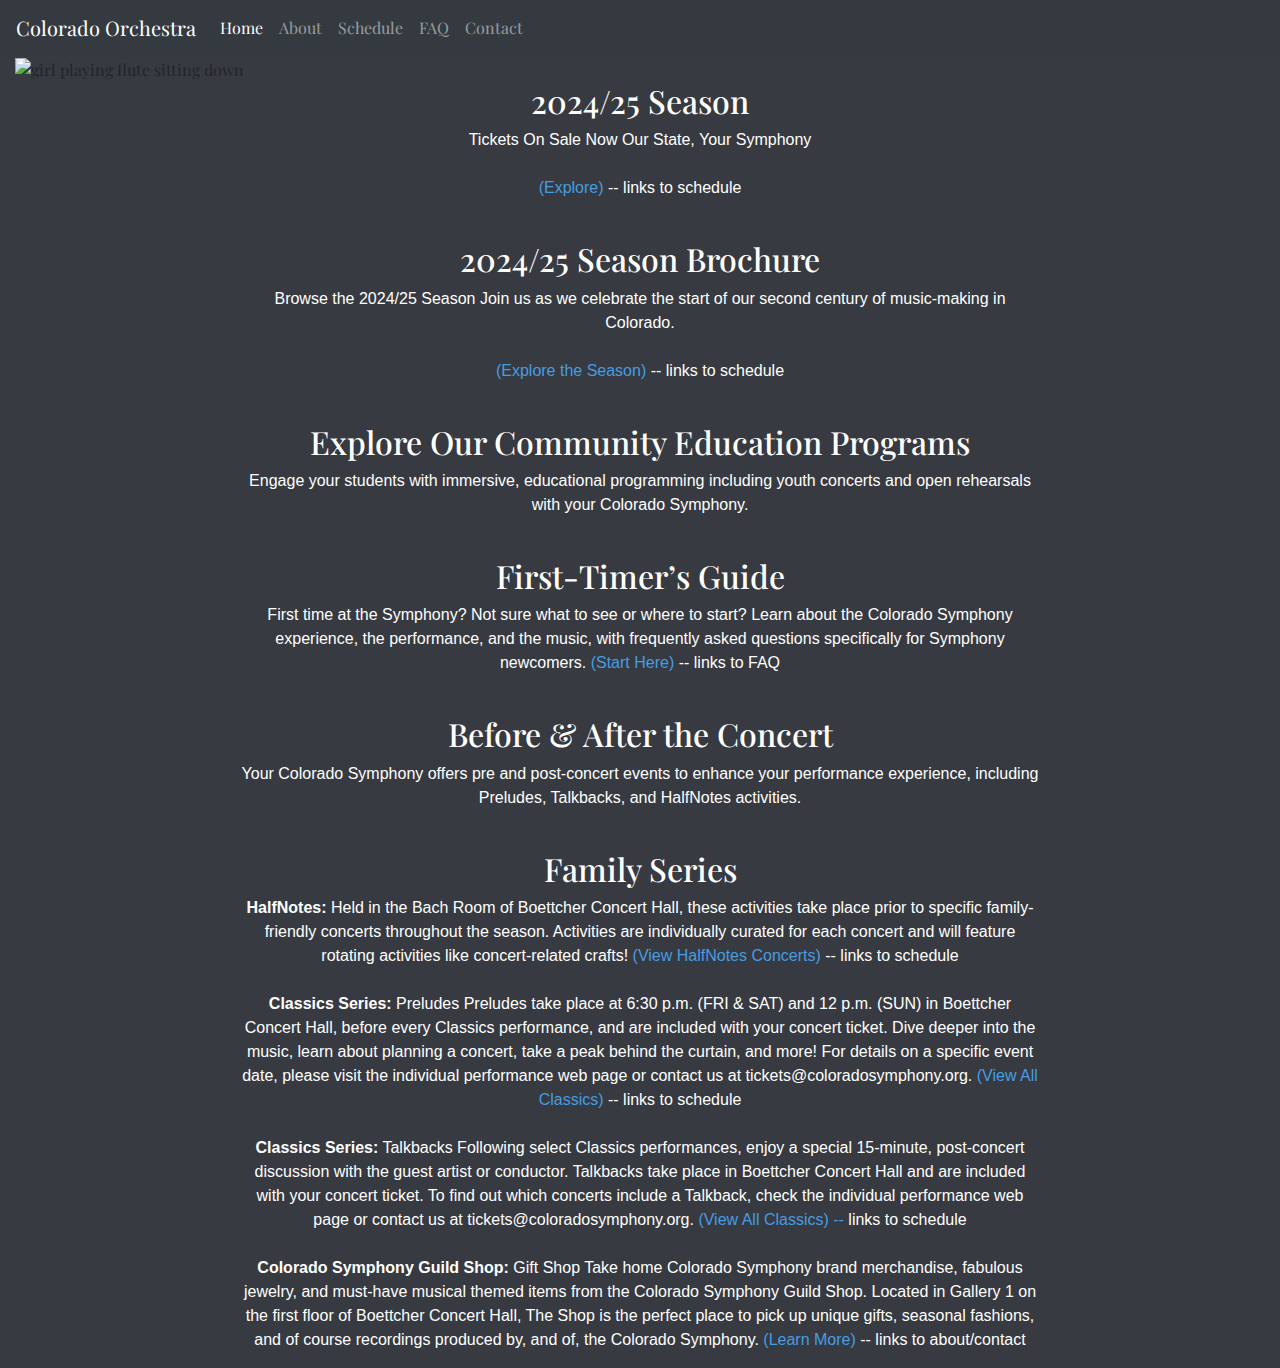
==== index.html @ 0641307e "Merge branch 'main' of https://github.com/migl3548/CSSProject1" ====
<!DOCTYPE html>
<html>
    <head>
        <title>Colorado Symphony</title>
        <meta charset="utf-8">
        <meta name="viewport" content="width=device-width, initial-scale=1, shrink-to-fit=no">

        <link rel="stylesheet" href="https://cdn.jsdelivr.net/npm/bootstrap@4.4.1/dist/css/bootstrap.min.css" integrity="sha384-Vkoo8x4CGsO3+Hhxv8T/Q5PaXtkKtu6ug5TOeNV6gBiFeWPGFN9MuhOf23Q9Ifjh" crossorigin="anonymous">
        <link rel="stylesheet" type="text/css" href="./css/index.css" />


        <link rel="stylesheet" type="text/css" href="./css/index.css" />

        <!-- Fonts -->
        <link rel="preconnect" href="https://fonts.googleapis.com">
        <link rel="preconnect" href="https://fonts.gstatic.com" crossorigin>
        <link href="https://fonts.googleapis.com/css2?family=Playfair+Display:ital,wght@0,400..900;1,400..900&display=swap" rel="stylesheet">
    </head>
    <body>
        <!-- navbar -->
        <nav class="navbar navbar-expand-lg navbar-dark bg-dark">
            <a class="navbar-brand" href="#">Colorado Orchestra</a>
            <button class="navbar-toggler" type="button" data-toggle="collapse" data-target="#navbarNav" aria-controls="navbarNav" aria-expanded="false" aria-label="Toggle navigation">
                <span class="navbar-toggler-icon"></span>
            </button>
            <div class="collapse navbar-collapse" id="navbarNav">
                <ul class="navbar-nav">
                    <li class="nav-item active">
                        <a class="nav-link" href="./index.html">Home <span class="sr-only">(current)</span></a>
                    </li>
                    <li class="nav-item">
                        <a class="nav-link" href="./about.html">About</a>
                    </li>
                    <li class="nav-item">
                        <a class="nav-link" href="./schedule.html">Schedule</a>
                    </li>
                    <li class="nav-item">
                        <a class="nav-link" href="./FAQ.html">FAQ</a>
                    </li>
                    <li class="nav-item">
                        <a class="nav-link" href="./contact.html">Contact</a>
                    </li>
                    
                </ul>
            </div>
        </nav>

        <!--content-->
        <div class="container-fluid">
            <img class = "flute_img" src = "./images/Lobby-Performance-945x530-1.jpg" alt = "girl playing flute sitting down">
            <div class = "link_info">
                <h2>2024/25 Season</h2>
                <p> 
                    Tickets On Sale Now
                    Our State, Your Symphony<br><br>
                    <a href ="./schedule.html">(Explore)</a> -- links to schedule<br><br> 
                
                </p>
                <h2>2024/25 Season Brochure</h2>
                <p>
                    Browse the 2024/25 Season Join us as we celebrate the start of our second century of music-making in Colorado.<br><br>
                    <a href = "./schedule.html" >(Explore the Season)</a> -- links to schedule<br><br>
                
                </p>
                <h2>Explore Our Community Education Programs</h2>
                <p>
                    Engage your students with immersive, educational programming including youth concerts and open rehearsals with your Colorado Symphony.<br><br>
                
                </p>
                <h2>First-Timer’s Guide</h2>
                <p>
                    First time at the Symphony? Not sure what to see or where to start? Learn about the Colorado Symphony experience, the performance, and the music, with frequently asked questions specifically for Symphony newcomers.
                    <a href = "./FAQ.html" >(Start Here)</a> -- links to FAQ <br><br>
                </p>
                <h2>Before & After the Concert</h2>
                <p>
                    Your Colorado Symphony offers pre and post-concert events to enhance your performance experience, including Preludes, Talkbacks, and HalfNotes activities.<br><br>
                </p>
                <h2>Family Series</h2>
                <p>
                    <strong>HalfNotes:</strong>
                    Held in the Bach Room of Boettcher Concert Hall, these activities take place prior to specific family-friendly concerts throughout the season. Activities are individually curated for each concert and will feature rotating activities like concert-related crafts!
                    <a href = "./schedule.html" >(View HalfNotes Concerts)</a> -- links to schedule <br><br>
                
                    <strong>Classics Series:</strong>
                    Preludes
                    Preludes take place at 6:30 p.m. (FRI & SAT) and 12 p.m. (SUN) in Boettcher Concert Hall, before every Classics performance, and are included with your concert ticket. Dive deeper into the music, learn about planning a concert, take a peak behind the curtain, and more! For details on a specific event date, please visit the individual performance web page or contact us at tickets@coloradosymphony.org.
                    <a href = "./schedule.html"> (View All Classics) </a>-- links to schedule<br><br>
                
                    <Strong>Classics Series:</Strong>
                    Talkbacks
                    Following select Classics performances, enjoy a special 15-minute, post-concert discussion with the guest artist or conductor. Talkbacks take place in Boettcher Concert Hall and are included with your concert ticket. To find out which concerts include a Talkback, check the individual performance web page or contact us at tickets@coloradosymphony.org.
                    <a href = "./schedule.html" > (View All Classics) -- </a>links to schedule<br><br>
                
                    <strong>Colorado Symphony Guild Shop: </strong>
                    Gift Shop
                    Take home Colorado Symphony brand merchandise, fabulous jewelry, and must-have musical themed items from the Colorado Symphony Guild Shop. Located in Gallery 1 on the first floor of Boettcher Concert Hall, The Shop is the perfect place to pick up unique gifts, seasonal fashions, and of course recordings produced by, and of, the Colorado Symphony.
                    <a href = "./contact.html" >(Learn More) </a>-- links to about/contact</p>
            </div>
            
        </div>
        




        <!--bootstrap stuff-->
        <script src="https://code.jquery.com/jquery-3.4.1.slim.min.js" integrity="sha384-J6qa4849blE2+poT4WnyKhv5vZF5SrPo0iEjwBvKU7imGFAV0wwj1yYfoRSJoZ+n" crossorigin="anonymous"></script>
        <script src="https://cdn.jsdelivr.net/npm/popper.js@1.16.0/dist/umd/popper.min.js" integrity="sha384-Q6E9RHvbIyZFJoft+2mJbHaEWldlvI9IOYy5n3zV9zzTtmI3UksdQRVvoxMfooAo" crossorigin="anonymous"></script>
        <script src="https://cdn.jsdelivr.net/npm/bootstrap@4.4.1/dist/js/bootstrap.min.js" integrity="sha384-wfSDF2E50Y2D1uUdj0O3uMBJnjuUD4Ih7YwaYd1iqfktj0Uod8GCExl3Og8ifwB6" crossorigin="anonymous"></script>
    </body>
</html>
---- css/index.css ----
/* Colors! */

:root{
/* We don't have to use all these,
just the ones we like. */
    --darkSlateGrey:#335C67;
    --vanilla:#FFF3B0;
    --hunyadiYellow:#E09F3E;
    --auburn:#9E2A2B;
    --chocolateCosmos: #540b0E;
    --brown: #813405;
    --bole: #774936;
    --blackBean: #3C0000;

    --prettyBlue:#264D59;
    --prettyLightBlue: #43978D;
    --yellow: #F9E07F;
    --lightOrange: #F9AD6A;
    --orange: #D46C4e?

/* To use color, place color with:
var(--prettyBlue); */
}


body {
    font-family: "Playfair Display", serif;
    font-optical-sizing: auto;
    font-weight: 400;
    font-style: normal;      
}

h1 { 
    font-family: "Playfair Display", serif;
    text-align: center;
    font-size: 80px;
    color: var(--vanilla);
}



h2 {
    font-family: "Playfair Display", serif;
    text-align: center;
    color: white;
}


.center {
    display: block;
    margin-left: auto;
    margin-right: auto;
    width: 50%;
  }

p {
    font-family: Helvetica, sans-serif;
    margin-left:auto;
    margin-right:auto;
    text-align:center;
    width: 800px;
    color: white;
}

a {

    text-align: center;
    color: rgb(70, 157, 227);
}

/*373A40*/
body {background-color: #373A40;}
---- css/index.css ----
/* Colors! */

:root{
/* We don't have to use all these,
just the ones we like. */
    --darkSlateGrey:#335C67;
    --vanilla:#FFF3B0;
    --hunyadiYellow:#E09F3E;
    --auburn:#9E2A2B;
    --chocolateCosmos: #540b0E;
    --brown: #813405;
    --bole: #774936;
    --blackBean: #3C0000;

    --prettyBlue:#264D59;
    --prettyLightBlue: #43978D;
    --yellow: #F9E07F;
    --lightOrange: #F9AD6A;
    --orange: #D46C4e?

/* To use color, place color with:
var(--prettyBlue); */
}


body {
    font-family: "Playfair Display", serif;
    font-optical-sizing: auto;
    font-weight: 400;
    font-style: normal;      
}

h1 { 
    font-family: "Playfair Display", serif;
    text-align: center;
    font-size: 80px;
    color: var(--vanilla);
}



h2 {
    font-family: "Playfair Display", serif;
    text-align: center;
    color: white;
}


.center {
    display: block;
    margin-left: auto;
    margin-right: auto;
    width: 50%;
  }

p {
    font-family: Helvetica, sans-serif;
    margin-left:auto;
    margin-right:auto;
    text-align:center;
    width: 800px;
    color: white;
}

a {

    text-align: center;
    color: rgb(70, 157, 227);
}

/*373A40*/
body {background-color: #373A40;}
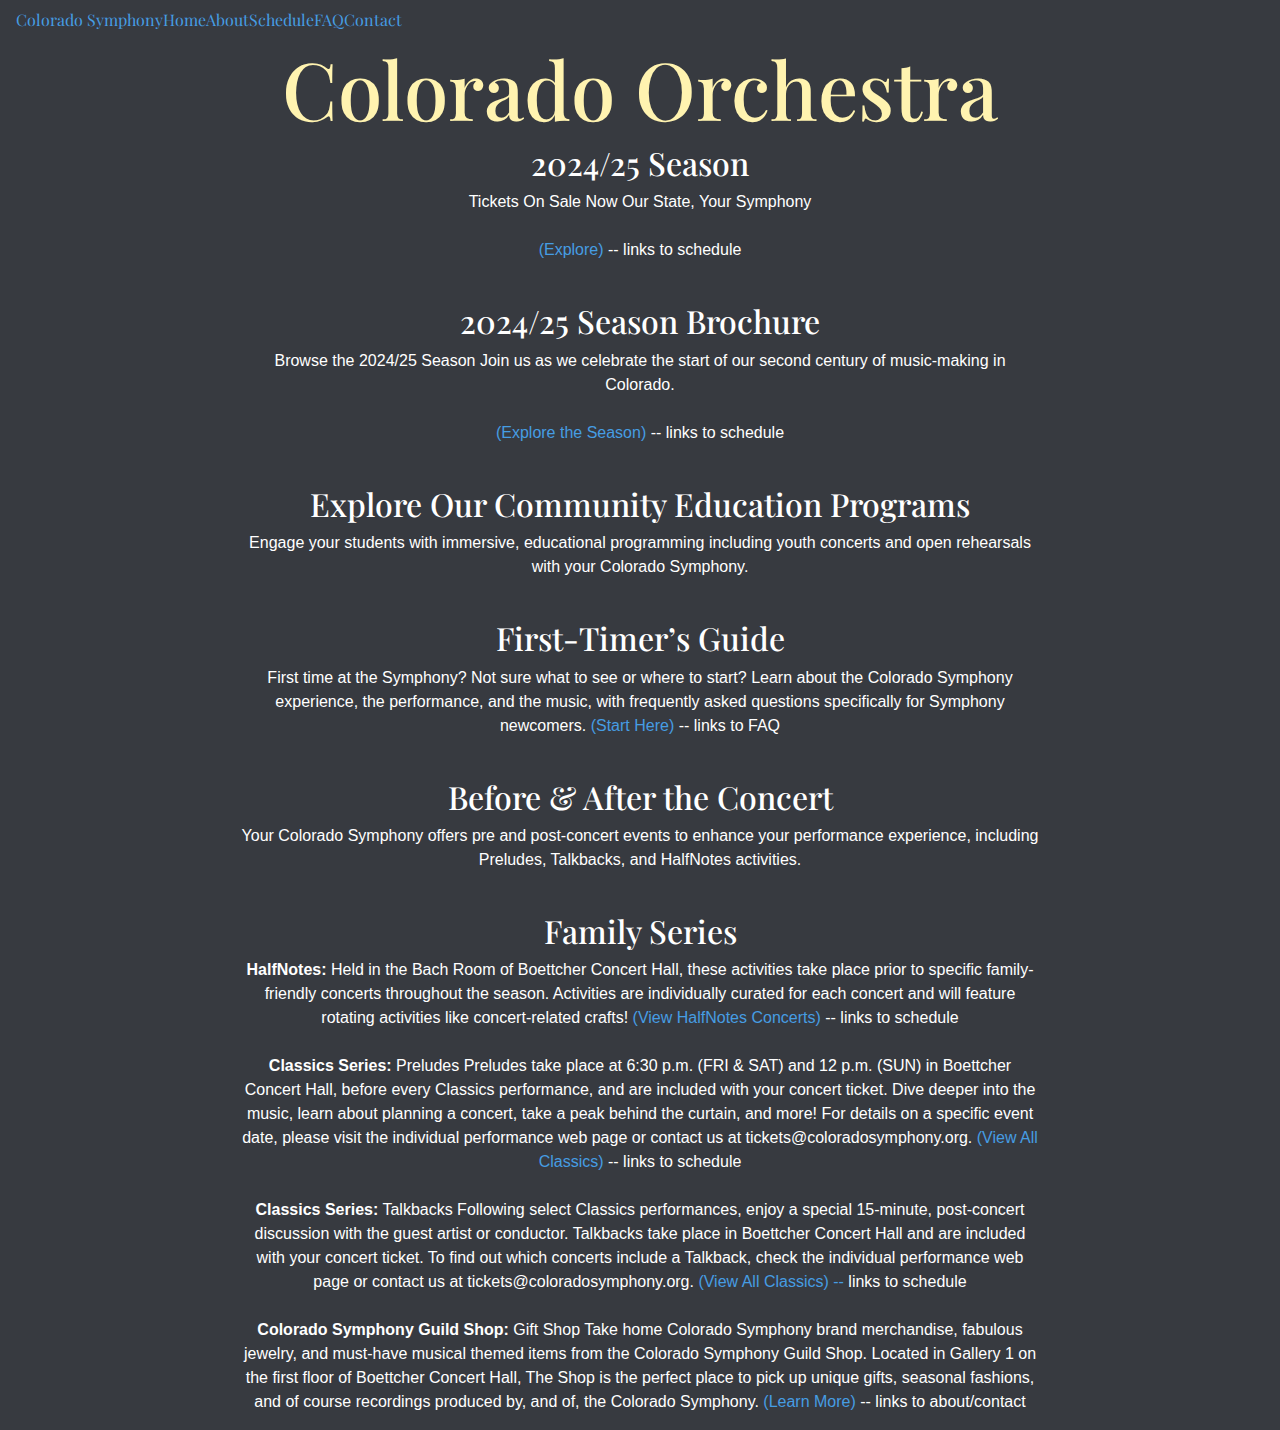
==== commit 7b422e54: "Merge branch 'main' of https://github.com/migl3548/CSSProject1" ====
--- a/index.html
+++ b/index.html
@@ -8,9 +8,6 @@
         <link rel="stylesheet" href="https://cdn.jsdelivr.net/npm/bootstrap@4.4.1/dist/css/bootstrap.min.css" integrity="sha384-Vkoo8x4CGsO3+Hhxv8T/Q5PaXtkKtu6ug5TOeNV6gBiFeWPGFN9MuhOf23Q9Ifjh" crossorigin="anonymous">
         <link rel="stylesheet" type="text/css" href="./css/index.css" />
 
-
-        <link rel="stylesheet" type="text/css" href="./css/index.css" />
-
         <!-- Fonts -->
         <link rel="preconnect" href="https://fonts.googleapis.com">
         <link rel="preconnect" href="https://fonts.gstatic.com" crossorigin>
@@ -18,36 +15,47 @@
     </head>
     <body>
         <!-- navbar -->
-        <nav class="navbar navbar-expand-lg navbar-dark bg-dark">
-            <a class="navbar-brand" href="#">Colorado Orchestra</a>
+         <!-- navbar-dark bg-dark -->
+        <nav class="navbar navbar-expand-lg navbar-dark navbar-color">
+            <a class="navbar-brand-color" href="#">Colorado Symphony</a>
             <button class="navbar-toggler" type="button" data-toggle="collapse" data-target="#navbarNav" aria-controls="navbarNav" aria-expanded="false" aria-label="Toggle navigation">
                 <span class="navbar-toggler-icon"></span>
             </button>
             <div class="collapse navbar-collapse" id="navbarNav">
                 <ul class="navbar-nav">
                     <li class="nav-item active">
-                        <a class="nav-link" href="./index.html">Home <span class="sr-only">(current)</span></a>
+                        <a class="nav-link-reference" href="./index.html">Home <span class="sr-only">(current)</span></a>
                     </li>
                     <li class="nav-item">
-                        <a class="nav-link" href="./about.html">About</a>
+                        <a class="nav-link-reference" href="./about.html">About</a>
                     </li>
                     <li class="nav-item">
-                        <a class="nav-link" href="./schedule.html">Schedule</a>
+                        <a class="nav-link-reference" href="./schedule.html">Schedule</a>
                     </li>
                     <li class="nav-item">
-                        <a class="nav-link" href="./FAQ.html">FAQ</a>
+                        <a class="nav-link-reference" href="./FAQ.html">FAQ</a>
                     </li>
                     <li class="nav-item">
-                        <a class="nav-link" href="./contact.html">Contact</a>
+                        <a class="nav-link-reference" href="./contact.html">Contact</a>
                     </li>
                     
                 </ul>
             </div>
         </nav>
 
+
+    <!--content, about me-->
+
         <!--content-->
+        <div class="parallax">
+            <div class="parallax-text">
+                <div class="forbettervisibility">
+                    <h1>Colorado Orchestra</h1>
+                </div>
+            </div>
+        </div>
+
         <div class="container-fluid">
-            <img class = "flute_img" src = "./images/Lobby-Performance-945x530-1.jpg" alt = "girl playing flute sitting down">
             <div class = "link_info">
                 <h2>2024/25 Season</h2>
                 <p> 
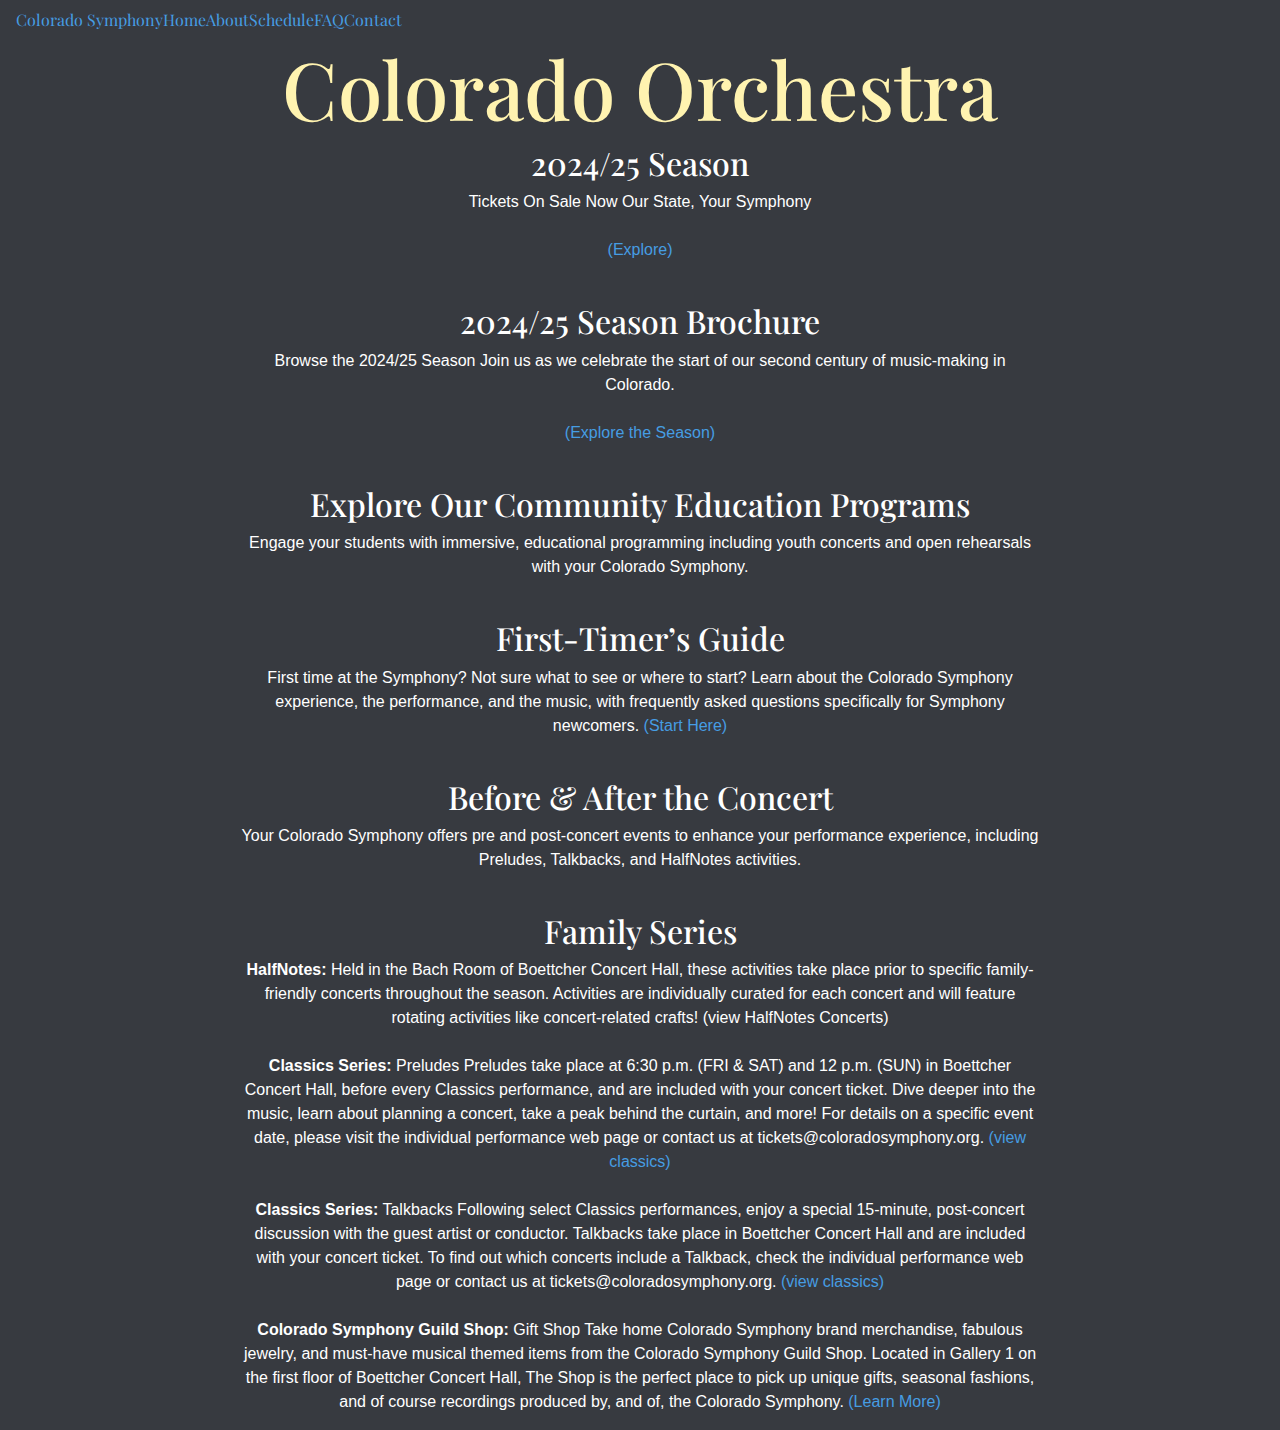
==== commit 20953748: "Merge branch 'main' of https://github.com/migl3548/CSSProject1" ====
--- a/index.html
+++ b/index.html
@@ -61,13 +61,13 @@
                 <p> 
                     Tickets On Sale Now
                     Our State, Your Symphony<br><br>
-                    <a href ="./schedule.html">(Explore)</a> -- links to schedule<br><br> 
+                    <a href ="./schedule.html">(Explore)</a> <br><br> 
                 
                 </p>
                 <h2>2024/25 Season Brochure</h2>
                 <p>
                     Browse the 2024/25 Season Join us as we celebrate the start of our second century of music-making in Colorado.<br><br>
-                    <a href = "./schedule.html" >(Explore the Season)</a> -- links to schedule<br><br>
+                    <a href = "./schedule.html" >(Explore the Season)</a> <br><br>
                 
                 </p>
                 <h2>Explore Our Community Education Programs</h2>
@@ -78,7 +78,7 @@
                 <h2>First-Timer’s Guide</h2>
                 <p>
                     First time at the Symphony? Not sure what to see or where to start? Learn about the Colorado Symphony experience, the performance, and the music, with frequently asked questions specifically for Symphony newcomers.
-                    <a href = "./FAQ.html" >(Start Here)</a> -- links to FAQ <br><br>
+                    <a href = "./FAQ.html" >(Start Here)</a>  <br><br>
                 </p>
                 <h2>Before & After the Concert</h2>
                 <p>
@@ -88,22 +88,22 @@
                 <p>
                     <strong>HalfNotes:</strong>
                     Held in the Bach Room of Boettcher Concert Hall, these activities take place prior to specific family-friendly concerts throughout the season. Activities are individually curated for each concert and will feature rotating activities like concert-related crafts!
-                    <a href = "./schedule.html" >(View HalfNotes Concerts)</a> -- links to schedule <br><br>
+                    <a href = "./schedule.html" ></a>(view HalfNotes Concerts) <br><br>
                 
                     <strong>Classics Series:</strong>
                     Preludes
                     Preludes take place at 6:30 p.m. (FRI & SAT) and 12 p.m. (SUN) in Boettcher Concert Hall, before every Classics performance, and are included with your concert ticket. Dive deeper into the music, learn about planning a concert, take a peak behind the curtain, and more! For details on a specific event date, please visit the individual performance web page or contact us at tickets@coloradosymphony.org.
-                    <a href = "./schedule.html"> (View All Classics) </a>-- links to schedule<br><br>
+                    <a href = "./schedule.html"> (view classics) </a><br><br>
                 
                     <Strong>Classics Series:</Strong>
                     Talkbacks
                     Following select Classics performances, enjoy a special 15-minute, post-concert discussion with the guest artist or conductor. Talkbacks take place in Boettcher Concert Hall and are included with your concert ticket. To find out which concerts include a Talkback, check the individual performance web page or contact us at tickets@coloradosymphony.org.
-                    <a href = "./schedule.html" > (View All Classics) -- </a>links to schedule<br><br>
+                    <a href = "./schedule.html" > (view classics) </a><br><br>
                 
                     <strong>Colorado Symphony Guild Shop: </strong>
                     Gift Shop
                     Take home Colorado Symphony brand merchandise, fabulous jewelry, and must-have musical themed items from the Colorado Symphony Guild Shop. Located in Gallery 1 on the first floor of Boettcher Concert Hall, The Shop is the perfect place to pick up unique gifts, seasonal fashions, and of course recordings produced by, and of, the Colorado Symphony.
-                    <a href = "./contact.html" >(Learn More) </a>-- links to about/contact</p>
+                    <a href = "./contact.html" >(Learn More) </a></p>
             </div>
             
         </div>
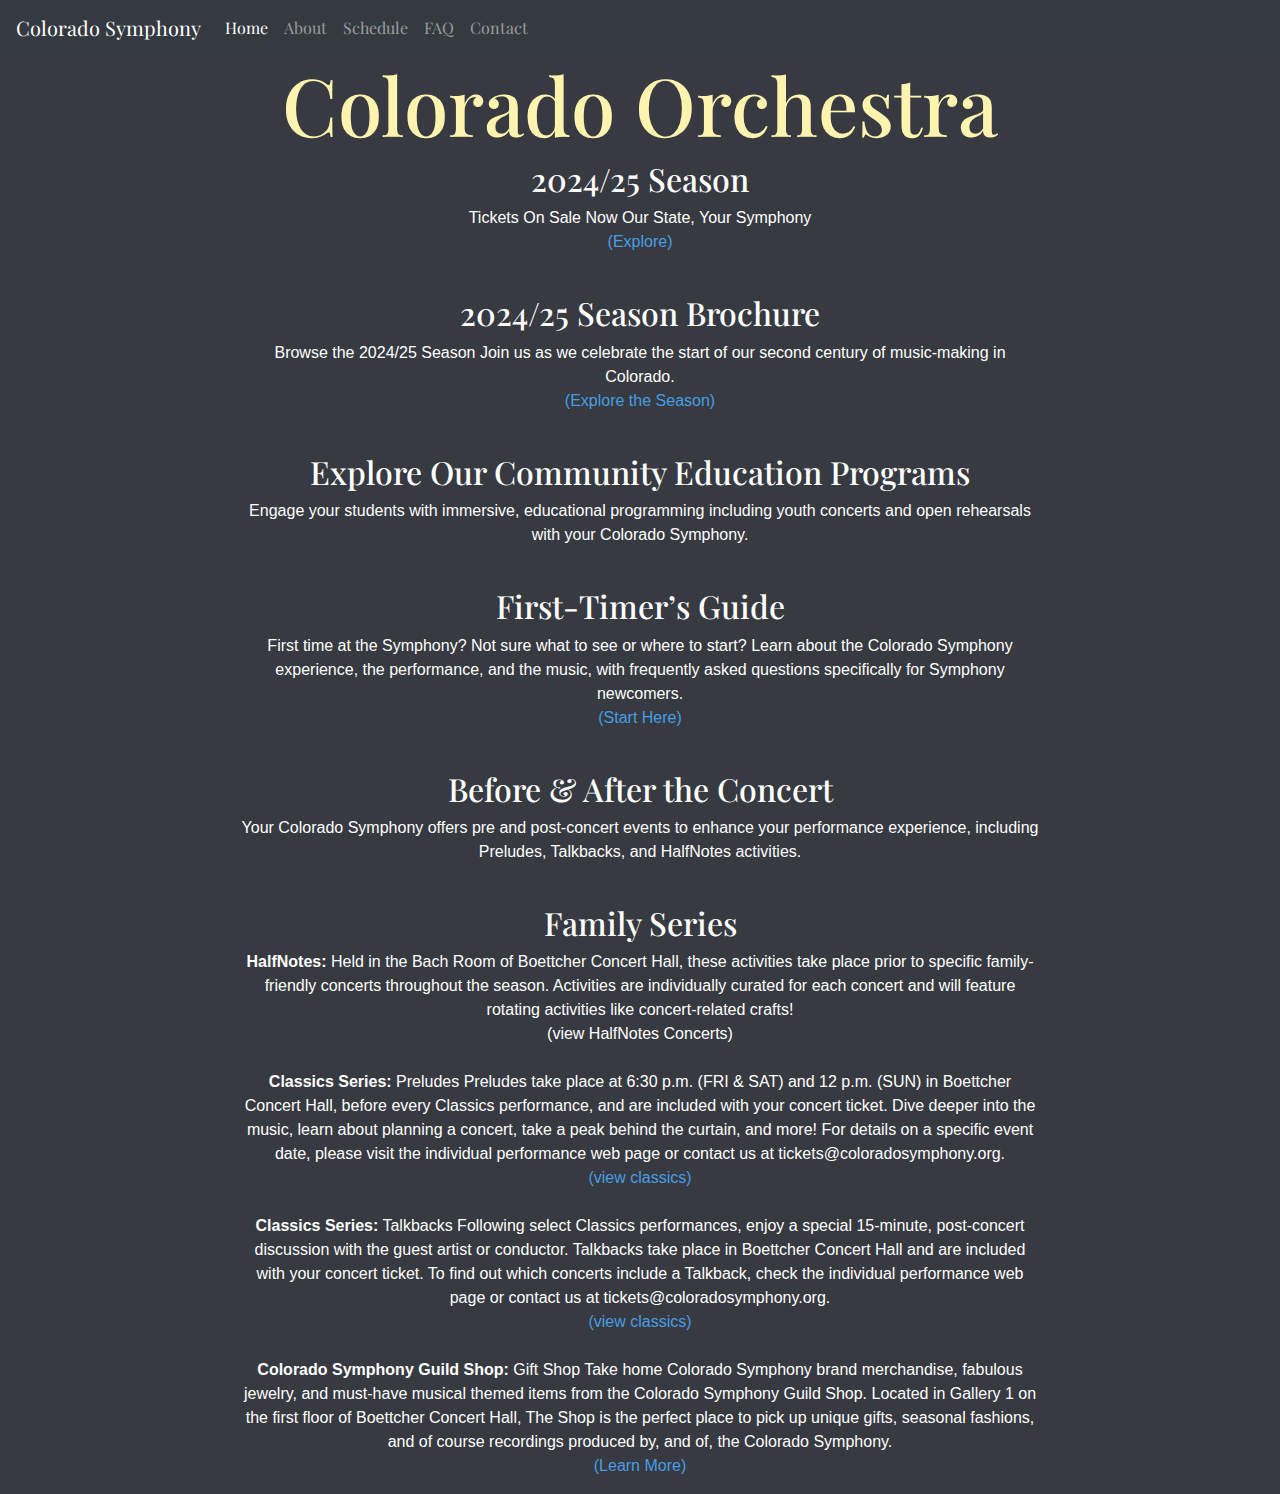
==== commit 2d44bc1b: "updating small details mostly on index" ====
--- a/index.html
+++ b/index.html
@@ -16,7 +16,7 @@
     <body>
         <!-- navbar -->
          <!-- navbar-dark bg-dark -->
-        <nav class="navbar navbar-expand-lg navbar-dark navbar-color">
+        <!-- <nav class="navbar navbar-expand-lg navbar-dark navbar-color">
             <a class="navbar-brand-color" href="#">Colorado Symphony</a>
             <button class="navbar-toggler" type="button" data-toggle="collapse" data-target="#navbarNav" aria-controls="navbarNav" aria-expanded="false" aria-label="Toggle navigation">
                 <span class="navbar-toggler-icon"></span>
@@ -41,7 +41,35 @@
                     
                 </ul>
             </div>
+        </nav> -->
+
+        <nav class="navbar navbar-expand-lg navbar-dark bg-dark">
+            <a class="navbar-brand" href="#">Colorado Symphony</a>
+            <button class="navbar-toggler" type="button" data-toggle="collapse" data-target="#navbarNav" aria-controls="navbarNav" aria-expanded="false" aria-label="Toggle navigation">
+                <span class="navbar-toggler-icon"></span>
+            </button>
+            <div class="collapse navbar-collapse" id="navbarNav">
+                <ul class="navbar-nav">
+                    <li class="nav-item active">
+                        <a class="nav-link" href="./index.html">Home <span class="sr-only">(current)</span></a>
+                    </li>
+                    <li class="nav-item">
+                        <a class="nav-link" href="./about.html">About</a>
+                    </li>
+                    <li class="nav-item">
+                        <a class="nav-link" href="./schedule.html">Schedule</a>
+                    </li>
+                    <li class="nav-item">
+                        <a class="nav-link" href="./FAQ.html">FAQ</a>
+                    </li>
+                    <li class="nav-item">
+                        <a class="nav-link" href="./contact.html">Contact</a>
+                    </li>
+                    
+                </ul>
+            </div>
         </nav>
+        
 
 
     <!--content, about me-->
@@ -60,13 +88,13 @@
                 <h2>2024/25 Season</h2>
                 <p> 
                     Tickets On Sale Now
-                    Our State, Your Symphony<br><br>
+                    Our State, Your Symphony<br>
                     <a href ="./schedule.html">(Explore)</a> <br><br> 
                 
                 </p>
                 <h2>2024/25 Season Brochure</h2>
                 <p>
-                    Browse the 2024/25 Season Join us as we celebrate the start of our second century of music-making in Colorado.<br><br>
+                    Browse the 2024/25 Season Join us as we celebrate the start of our second century of music-making in Colorado.<br>
                     <a href = "./schedule.html" >(Explore the Season)</a> <br><br>
                 
                 </p>
@@ -78,7 +106,7 @@
                 <h2>First-Timer’s Guide</h2>
                 <p>
                     First time at the Symphony? Not sure what to see or where to start? Learn about the Colorado Symphony experience, the performance, and the music, with frequently asked questions specifically for Symphony newcomers.
-                    <a href = "./FAQ.html" >(Start Here)</a>  <br><br>
+                    <br><a href = "./FAQ.html" >(Start Here)</a>  <br><br>
                 </p>
                 <h2>Before & After the Concert</h2>
                 <p>
@@ -88,24 +116,27 @@
                 <p>
                     <strong>HalfNotes:</strong>
                     Held in the Bach Room of Boettcher Concert Hall, these activities take place prior to specific family-friendly concerts throughout the season. Activities are individually curated for each concert and will feature rotating activities like concert-related crafts!
-                    <a href = "./schedule.html" ></a>(view HalfNotes Concerts) <br><br>
+                    <br><a href = "./schedule.html" ></a>(view HalfNotes Concerts) <br><br>
                 
                     <strong>Classics Series:</strong>
                     Preludes
                     Preludes take place at 6:30 p.m. (FRI & SAT) and 12 p.m. (SUN) in Boettcher Concert Hall, before every Classics performance, and are included with your concert ticket. Dive deeper into the music, learn about planning a concert, take a peak behind the curtain, and more! For details on a specific event date, please visit the individual performance web page or contact us at tickets@coloradosymphony.org.
-                    <a href = "./schedule.html"> (view classics) </a><br><br>
+                    <br><a href = "./schedule.html"> (view classics) </a><br><br>
                 
                     <Strong>Classics Series:</Strong>
                     Talkbacks
                     Following select Classics performances, enjoy a special 15-minute, post-concert discussion with the guest artist or conductor. Talkbacks take place in Boettcher Concert Hall and are included with your concert ticket. To find out which concerts include a Talkback, check the individual performance web page or contact us at tickets@coloradosymphony.org.
-                    <a href = "./schedule.html" > (view classics) </a><br><br>
+                    <br><a href = "./schedule.html" > (view classics) </a><br><br>
                 
                     <strong>Colorado Symphony Guild Shop: </strong>
                     Gift Shop
                     Take home Colorado Symphony brand merchandise, fabulous jewelry, and must-have musical themed items from the Colorado Symphony Guild Shop. Located in Gallery 1 on the first floor of Boettcher Concert Hall, The Shop is the perfect place to pick up unique gifts, seasonal fashions, and of course recordings produced by, and of, the Colorado Symphony.
-                    <a href = "./contact.html" >(Learn More) </a></p>
+                   <br> <a href = "./contact.html" >(Learn More) </a></p>
             </div>
             
+        </div>
+        <div class = "BottomIMG">
+      
         </div>
         
 
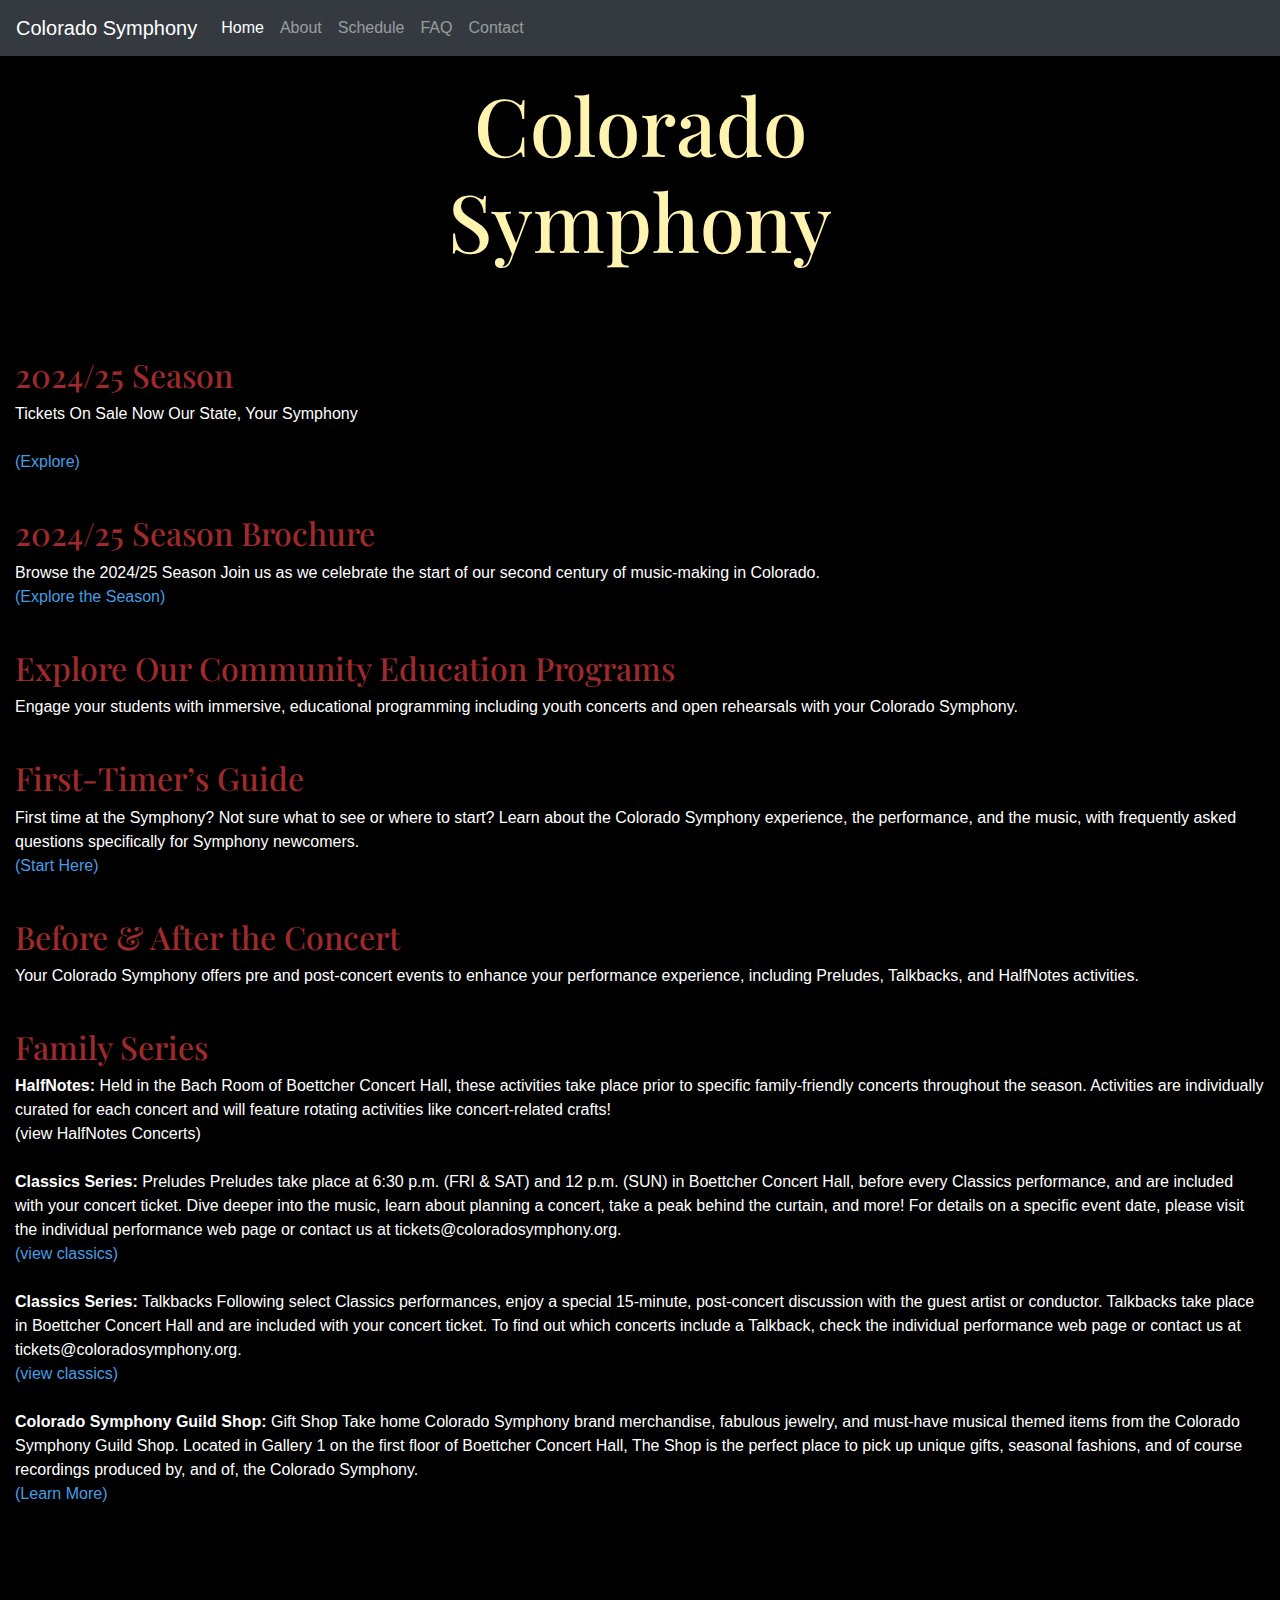
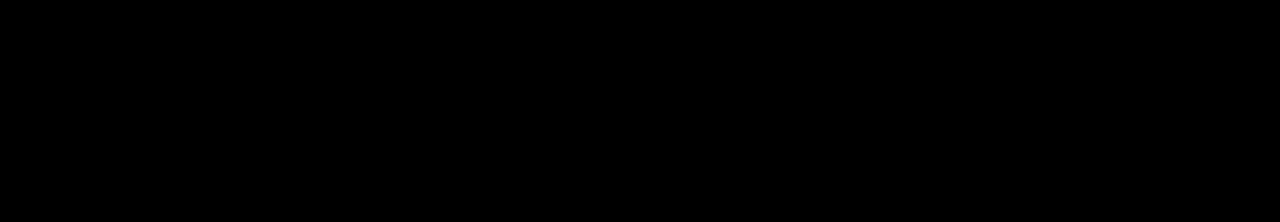
==== commit 9b8e2344: "added media queries for all" ====
--- a/index.html
+++ b/index.html
@@ -78,7 +78,7 @@
         <div class="parallax">
             <div class="parallax-text">
                 <div class="forbettervisibility">
-                    <h1>Colorado Orchestra</h1>
+                    <h1>Colorado Symphony</h1>
                 </div>
             </div>
         </div>
@@ -88,7 +88,7 @@
                 <h2>2024/25 Season</h2>
                 <p> 
                     Tickets On Sale Now
-                    Our State, Your Symphony<br>
+                    Our State, Your Symphony<br><br>
                     <a href ="./schedule.html">(Explore)</a> <br><br> 
                 
                 </p>
--- a/css/index.css
+++ b/css/index.css
@@ -23,50 +23,279 @@
 }
 
 
-body {
-    font-family: "Playfair Display", serif;
-    font-optical-sizing: auto;
-    font-weight: 400;
-    font-style: normal;      
+/* media query for bigger screens */
+
+@media screen and (min-width: 1500px)
+{
+    body {
+        font-family: Arial, Helvetica, sans-serif;
+        font-optical-sizing: auto;
+        font-weight: 400;
+        font-style: normal;      
+    }
+    
+    h1 { 
+        font-family: "Playfair Display", serif;
+        text-align: center;
+        font-size: 80px;
+        color: var(--vanilla);
+    }
+    
+    
+    
+    h2 {
+        font-family: "Playfair Display", serif;
+        text-align: center;
+        color:var(--auburn);
+    
+    }
+    
+    h3 {
+        font-family: "Playfair Display", serif;
+        color:var(--prettyLightBlue);
+    
+    }
+    
+    
+    .center {
+        display: block;
+        margin-left: auto;
+        margin-right: auto;
+        width: 50%;
+      }
+    
+    p {
+        font-family: Helvetica, sans-serif;
+        margin-left:auto;
+        margin-right:auto;
+        text-align:center;
+        /* width: 800px; */
+        color: white;
+    }
+    
+    a {
+    
+        text-align: center;
+        color: rgb(70, 157, 227);
+    }
+    
+    /*373A40*/
+    body {background-color: black;}
+    
+    /* .navbar-color {
+        background-color: var(--yellow);
+        border-style: solid;
+        border-width: 3px;
+        
+        border-color: var(--chocolateCosmos);
+    }
+    
+    .navbar-brand-color {
+        display:flex;
+        justify-content: left;
+        padding-right: 10px;
+        font-family: Arial, Helvetica, sans-serif;
+        font-size: 20px;
+        color: var(--blackBean);
+    }
+    
+    .navbar-toggler {
+        background-color: var(--blackBean);
+    }
+    
+    .nav-link-reference {
+        display: flex;
+        color: var(--blackBean);
+        justify-content: center;
+        padding: 5px;
+    } */
+    
+    /* adding a transparent dark background around the header on the parallax image so that it's more visible */
+    .forbettervisibility {
+        background-color: rgb(0, 0, 0, .7);
+        padding-left: 10px;
+        padding-right: 10px;
+    }
+    
+    /* Parallax tings */
+    .parallax {
+        /* The image used */
+        background-image: url(../images/Lobby-Performance-945x530-1.jpg);
+    
+        
+      
+        /* Set a specific height */
+        min-height: 300px;
+      
+        /* Create the parallax scrolling effect */
+        background-attachment: fixed;
+        background-position: top;
+        background-repeat: no-repeat;
+        background-size: contain;
+        position: relative;
+      }
+    
+      .parallax-text {
+        position: absolute; /* Fix the text inside the parallax */
+        top: 40%; /* Adjust positioning */
+        left: 50%;
+        transform: translate(-50%, -50%); /* Center the text */
+        /* color: white; */
+        text-align: center;
+        font-family: Helvetica, sans-serif;
+    }
+    
+    .BottomIMG{
+        /* Image used */
+        background-image: url(../images/about/Halfnotes-945x530-2.jpg);
+    
+        /* Set a specific height */
+        min-height: 300px; 
+      
+        /* Create the parallax scrolling effect */
+        background-attachment: fixed;
+        background-position: bottom;
+        background-repeat: no-repeat;
+        background-size: contain;
+        position: relative;
+    }
 }
 
-h1 { 
-    font-family: "Playfair Display", serif;
-    text-align: center;
-    font-size: 80px;
-    color: var(--vanilla);
-}
-
-
-
-h2 {
-    font-family: "Playfair Display", serif;
-    text-align: center;
-    color: white;
-}
-
-
-.center {
-    display: block;
-    margin-left: auto;
-    margin-right: auto;
-    width: 50%;
-  }
-
-p {
-    font-family: Helvetica, sans-serif;
-    margin-left:auto;
-    margin-right:auto;
-    text-align:center;
-    width: 800px;
-    color: white;
-}
-
-a {
-
-    text-align: center;
-    color: rgb(70, 157, 227);
-}
-
-/*373A40*/
-body {background-color: #373A40;}+/* media query for smaller screens */
+/* text will be aligned to the left */
+@media screen and (max-width: 1500px)
+{
+    body {
+        font-family: Arial, Helvetica, sans-serif;
+        font-optical-sizing: auto;
+        font-weight: 400;
+        font-style: normal;      
+    }
+    
+    h1 { 
+        font-family: "Playfair Display", serif;
+        text-align: center;
+        font-size: 80px;
+        color: var(--vanilla);
+    }
+    
+    
+    
+    h2 {
+        font-family: "Playfair Display", serif;
+        text-align: left;
+        color:var(--auburn);
+    
+    }
+    
+    h3 {
+        font-family: "Playfair Display", serif;
+        color:var(--prettyLightBlue);
+        
+    
+    }
+    
+    
+    .center {
+        display: block;
+        margin-left: auto;
+        margin-right: auto;
+        width: 50%;
+      }
+    
+    p {
+        font-family: Helvetica, sans-serif;
+        margin-left:auto;
+        margin-right:auto;
+        text-align:left;
+        /* width: 800px; */
+        color: white;
+    }
+    
+    a {
+    
+        text-align: center;
+        color: rgb(70, 157, 227);
+    }
+    
+    /*373A40*/
+    body {background-color: black;}
+    
+    /* .navbar-color {
+        background-color: var(--yellow);
+        border-style: solid;
+        border-width: 3px;
+        
+        border-color: var(--chocolateCosmos);
+    }
+    
+    .navbar-brand-color {
+        display:flex;
+        justify-content: left;
+        padding-right: 10px;
+        font-family: Arial, Helvetica, sans-serif;
+        font-size: 20px;
+        color: var(--blackBean);
+    }
+    
+    .navbar-toggler {
+        background-color: var(--blackBean);
+    }
+    
+    .nav-link-reference {
+        display: flex;
+        color: var(--blackBean);
+        justify-content: center;
+        padding: 5px;
+    } */
+    
+    /* adding a transparent dark background around the header on the parallax image so that it's more visible */
+    .forbettervisibility {
+        background-color: rgb(0, 0, 0, .7);
+        padding-left: 10px;
+        padding-right: 10px;
+    }
+    
+    /* Parallax tings */
+    .parallax {
+        /* The image used */
+        background-image: url(../images/Lobby-Performance-945x530-1.jpg);
+    
+        
+      
+        /* Set a specific height */
+        min-height: 300px;
+      
+        /* Create the parallax scrolling effect */
+        background-attachment: fixed;
+        background-position: top;
+        background-repeat: no-repeat;
+        background-size: contain;
+        position: relative;
+      }
+    
+      .parallax-text {
+        position: absolute; /* Fix the text inside the parallax */
+        top: 40%; /* Adjust positioning */
+        left: 50%;
+        transform: translate(-50%, -50%); /* Center the text */
+        /* color: white; */
+        text-align: center;
+        font-family: Helvetica, sans-serif;
+    }
+    
+    .BottomIMG{
+        /* Image used */
+        background-image: url(../images/about/Halfnotes-945x530-2.jpg);
+    
+        /* Set a specific height */
+        min-height: 300px; 
+      
+        /* Create the parallax scrolling effect */
+        background-attachment: fixed;
+        background-position: bottom;
+        background-repeat: no-repeat;
+        background-size: contain;
+        position: relative;
+    }
+}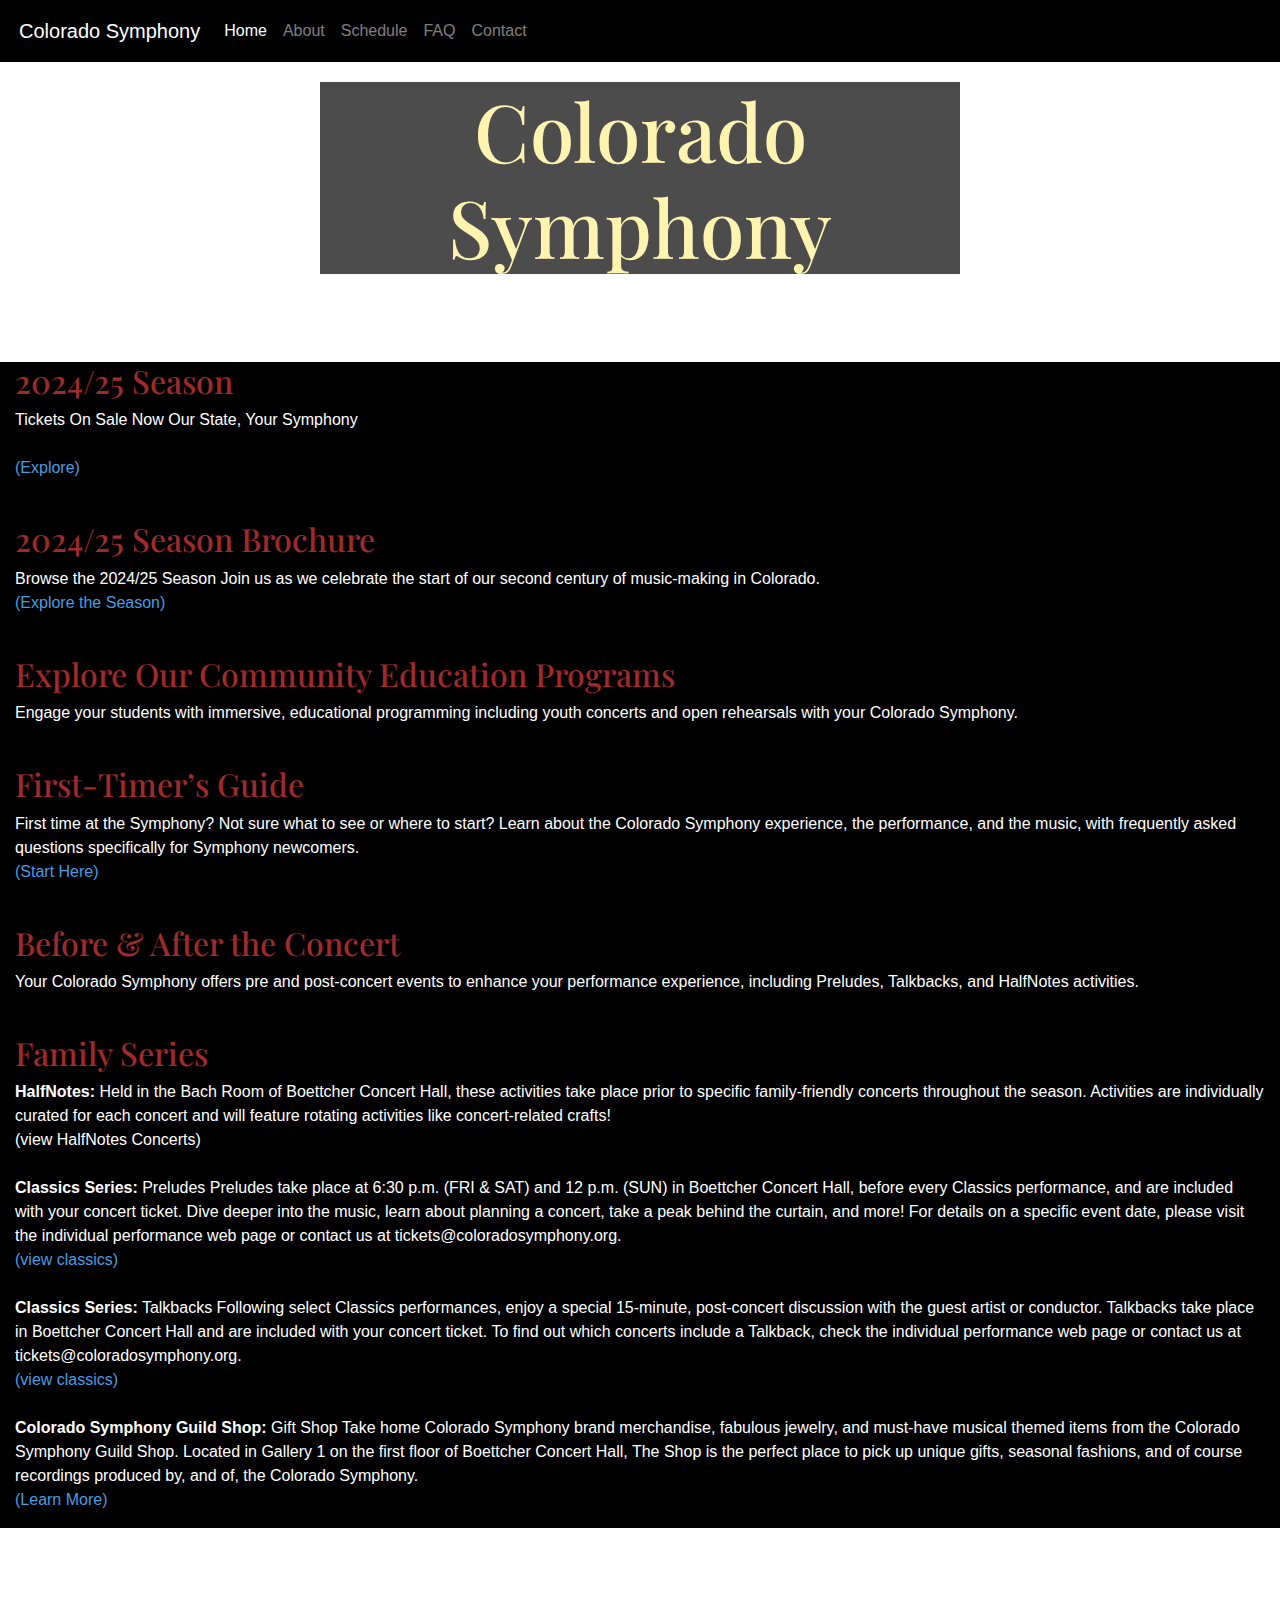
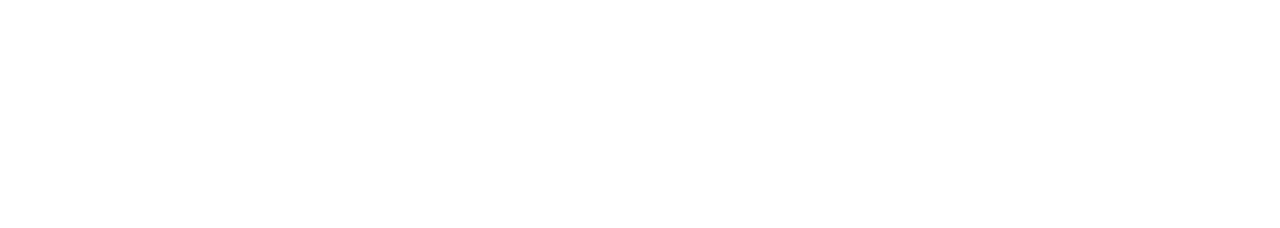
==== commit c200353c: "changed navbar color to black" ====
--- a/index.html
+++ b/index.html
@@ -43,7 +43,7 @@
             </div>
         </nav> -->
 
-        <nav class="navbar navbar-expand-lg navbar-dark bg-dark">
+        <nav class="navbar navbar-expand-lg navbar-dark navbar-color">
             <a class="navbar-brand" href="#">Colorado Symphony</a>
             <button class="navbar-toggler" type="button" data-toggle="collapse" data-target="#navbarNav" aria-controls="navbarNav" aria-expanded="false" aria-label="Toggle navigation">
                 <span class="navbar-toggler-icon"></span>
--- a/css/index.css
+++ b/css/index.css
@@ -81,6 +81,16 @@
     
     /*373A40*/
     body {background-color: black;}
+
+    /* to make the navigation bar black */
+    .navbar-color {
+        background-color: black;
+        border-style: solid;
+        border-width: 3px;
+        
+        border-color: black;
+    }
+    
     
     /* .navbar-color {
         background-color: var(--yellow);
@@ -133,6 +143,7 @@
         background-repeat: no-repeat;
         background-size: contain;
         position: relative;
+        background-color: white;
       }
     
       .parallax-text {
@@ -158,6 +169,7 @@
         background-repeat: no-repeat;
         background-size: contain;
         position: relative;
+        background-color: white;
     }
 }
 
@@ -221,14 +233,15 @@
     /*373A40*/
     body {background-color: black;}
     
-    /* .navbar-color {
-        background-color: var(--yellow);
+    .navbar-color {
+        background-color: black;
         border-style: solid;
         border-width: 3px;
         
-        border-color: var(--chocolateCosmos);
-    }
-    
+        border-color: black;
+    }
+    
+    /*
     .navbar-brand-color {
         display:flex;
         justify-content: left;
@@ -272,6 +285,7 @@
         background-repeat: no-repeat;
         background-size: contain;
         position: relative;
+        background-color: white;
       }
     
       .parallax-text {
@@ -297,5 +311,6 @@
         background-repeat: no-repeat;
         background-size: contain;
         position: relative;
+        background-color: white;
     }
 }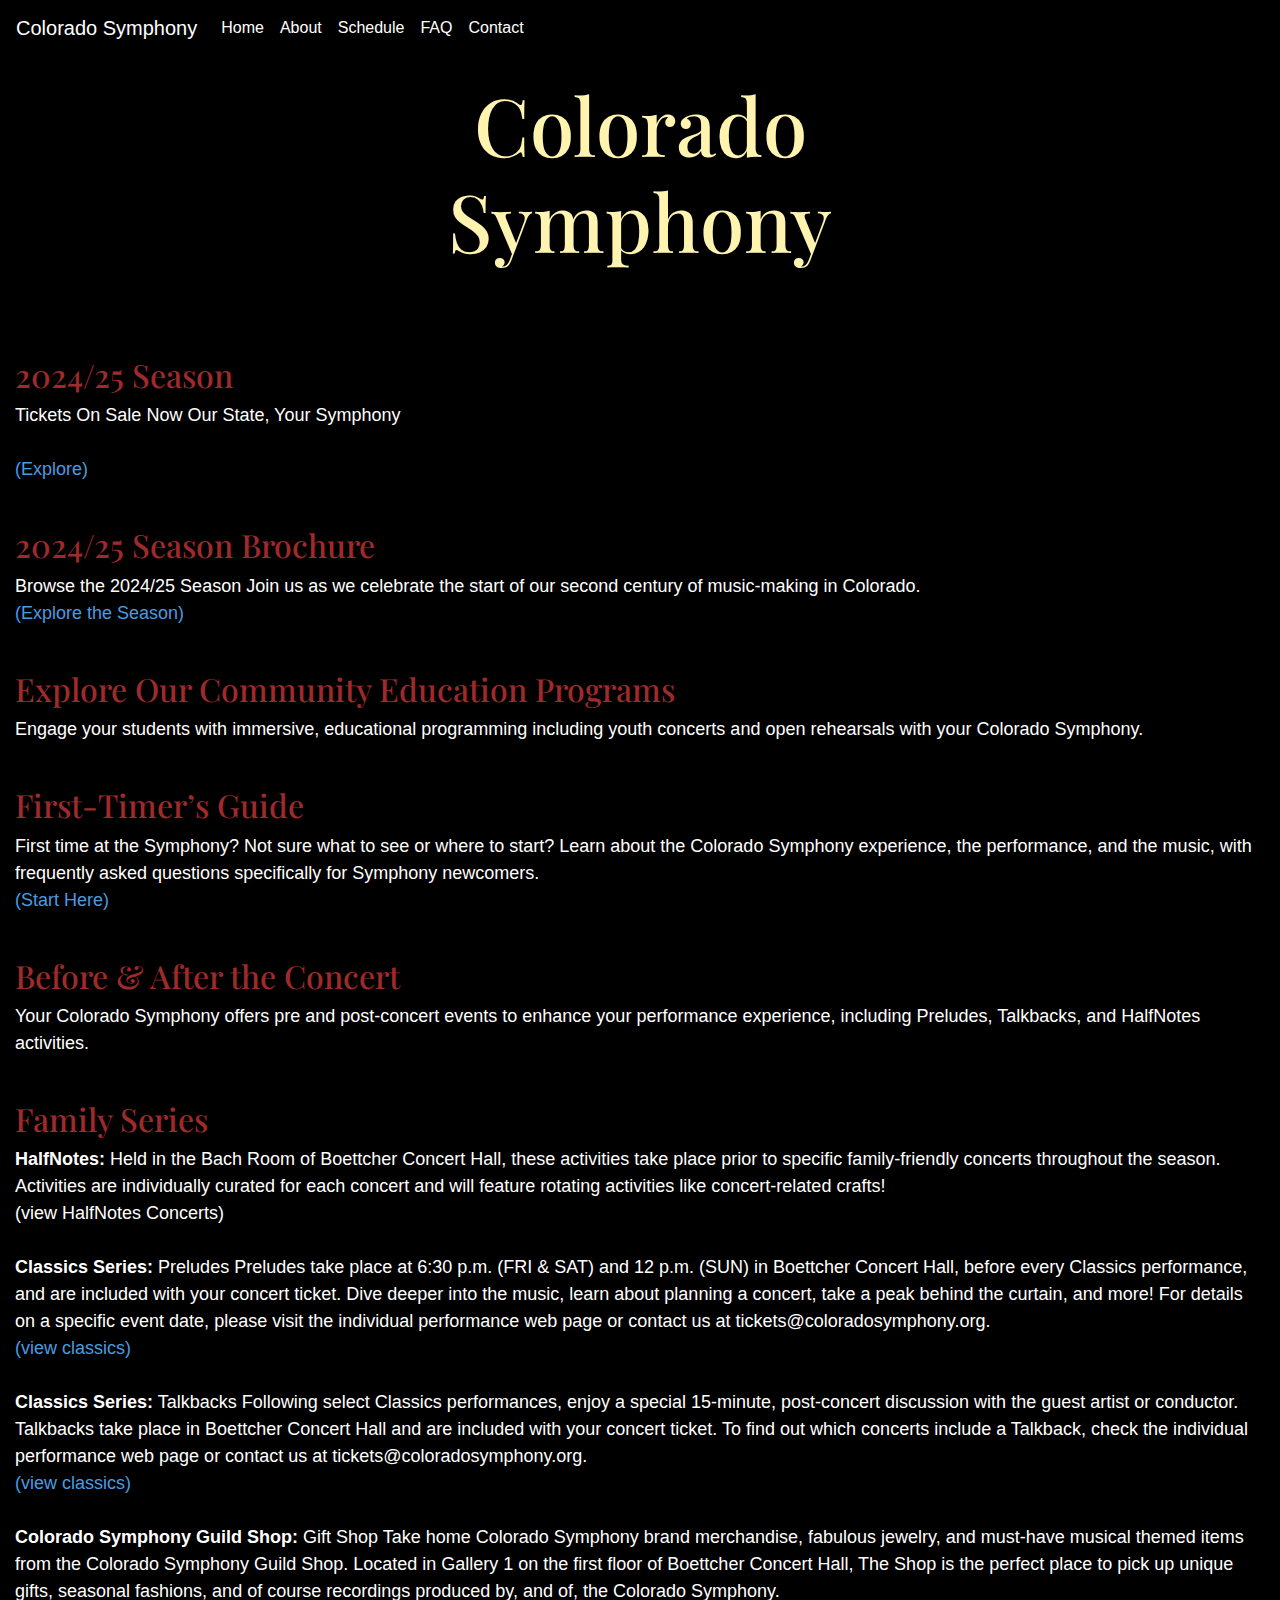
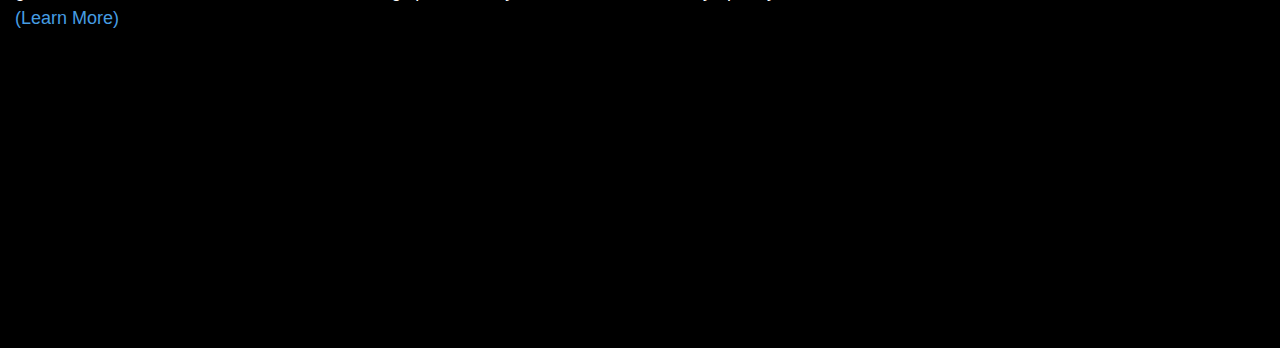
==== commit fd3c8ae4: "made navbar items white and changed titles" ====
--- a/index.html
+++ b/index.html
@@ -1,12 +1,12 @@
 <!DOCTYPE html>
-<html>
+<html lang="en">
     <head>
         <title>Colorado Symphony</title>
         <meta charset="utf-8">
         <meta name="viewport" content="width=device-width, initial-scale=1, shrink-to-fit=no">
 
         <link rel="stylesheet" href="https://cdn.jsdelivr.net/npm/bootstrap@4.4.1/dist/css/bootstrap.min.css" integrity="sha384-Vkoo8x4CGsO3+Hhxv8T/Q5PaXtkKtu6ug5TOeNV6gBiFeWPGFN9MuhOf23Q9Ifjh" crossorigin="anonymous">
-        <link rel="stylesheet" type="text/css" href="./css/index.css" />
+        <link rel="stylesheet" type="text/css" href="./css/index.css">
 
         <!-- Fonts -->
         <link rel="preconnect" href="https://fonts.googleapis.com">
@@ -44,26 +44,26 @@
         </nav> -->
 
         <nav class="navbar navbar-expand-lg navbar-dark navbar-color">
-            <a class="navbar-brand" href="#">Colorado Symphony</a>
+            <a class="navbar-brand" href="./index.html">Colorado Symphony</a>
             <button class="navbar-toggler" type="button" data-toggle="collapse" data-target="#navbarNav" aria-controls="navbarNav" aria-expanded="false" aria-label="Toggle navigation">
                 <span class="navbar-toggler-icon"></span>
             </button>
             <div class="collapse navbar-collapse" id="navbarNav">
                 <ul class="navbar-nav">
                     <li class="nav-item active">
-                        <a class="nav-link" href="./index.html">Home <span class="sr-only">(current)</span></a>
+                        <a class="nav-link" href="./index.html" style="color:white;">Home <span class="sr-only">(current)</span></a>
                     </li>
                     <li class="nav-item">
-                        <a class="nav-link" href="./about.html">About</a>
+                        <a class="nav-link" href="./about.html" style="color:white;">About</a>
                     </li>
                     <li class="nav-item">
-                        <a class="nav-link" href="./schedule.html">Schedule</a>
+                        <a class="nav-link" href="./schedule.html" style="color:white;">Schedule</a>
                     </li>
                     <li class="nav-item">
-                        <a class="nav-link" href="./FAQ.html">FAQ</a>
+                        <a class="nav-link" href="./FAQ.html" style="color:white;">FAQ</a>
                     </li>
                     <li class="nav-item">
-                        <a class="nav-link" href="./contact.html">Contact</a>
+                        <a class="nav-link" href="./contact.html" style="color:white;">Contact</a>
                     </li>
                     
                 </ul>
@@ -131,7 +131,7 @@
                     <strong>Colorado Symphony Guild Shop: </strong>
                     Gift Shop
                     Take home Colorado Symphony brand merchandise, fabulous jewelry, and must-have musical themed items from the Colorado Symphony Guild Shop. Located in Gallery 1 on the first floor of Boettcher Concert Hall, The Shop is the perfect place to pick up unique gifts, seasonal fashions, and of course recordings produced by, and of, the Colorado Symphony.
-                   <br> <a href = "./contact.html" >(Learn More) </a></p>
+                   <br> <a href = "./about.html" >(Learn More) </a></p>
             </div>
             
         </div>
--- a/css/index.css
+++ b/css/index.css
@@ -3,20 +3,11 @@
 :root{
 /* We don't have to use all these,
 just the ones we like. */
-    --darkSlateGrey:#335C67;
-    --vanilla:#FFF3B0;
-    --hunyadiYellow:#E09F3E;
-    --auburn:#9E2A2B;
-    --chocolateCosmos: #540b0E;
-    --brown: #813405;
-    --bole: #774936;
-    --blackBean: #3C0000;
-
-    --prettyBlue:#264D59;
-    --prettyLightBlue: #43978D;
-    --yellow: #F9E07F;
-    --lightOrange: #F9AD6A;
-    --orange: #D46C4e?
+--vanilla:#FFF3B0;
+--hunyadiYellow:#E09F3E;
+--auburn:#9E2A2B;
+
+--prettyLightBlue: #43978D;
 
 /* To use color, place color with:
 var(--prettyBlue); */
@@ -29,7 +20,6 @@
 {
     body {
         font-family: Arial, Helvetica, sans-serif;
-        font-optical-sizing: auto;
         font-weight: 400;
         font-style: normal;      
     }
@@ -56,13 +46,6 @@
     
     }
     
-    
-    .center {
-        display: block;
-        margin-left: auto;
-        margin-right: auto;
-        width: 50%;
-      }
     
     p {
         font-family: Helvetica, sans-serif;
@@ -71,6 +54,7 @@
         text-align:center;
         /* width: 800px; */
         color: white;
+        font-size: 18px;
     }
     
     a {
@@ -81,14 +65,15 @@
     
     /*373A40*/
     body {background-color: black;}
+
+    /* navbar styling */
+    nav a{
+        color:white;
+    }
 
     /* to make the navigation bar black */
     .navbar-color {
         background-color: black;
-        border-style: solid;
-        border-width: 3px;
-        
-        border-color: black;
     }
     
     
@@ -130,7 +115,7 @@
     /* Parallax tings */
     .parallax {
         /* The image used */
-        background-image: url(../images/Lobby-Performance-945x530-1.jpg);
+        background-image: url(../images/FY24-Season-Header-Dragon-1920x400-2.jpg);
     
         
       
@@ -143,7 +128,7 @@
         background-repeat: no-repeat;
         background-size: contain;
         position: relative;
-        background-color: white;
+        
       }
     
       .parallax-text {
@@ -158,7 +143,7 @@
     
     .BottomIMG{
         /* Image used */
-        background-image: url(../images/about/Halfnotes-945x530-2.jpg);
+        background-image: url(../images/carolyn-kunicki-river-1920x600-1-1024x320.jpg);
     
         /* Set a specific height */
         min-height: 300px; 
@@ -169,7 +154,7 @@
         background-repeat: no-repeat;
         background-size: contain;
         position: relative;
-        background-color: white;
+        
     }
 }
 
@@ -179,11 +164,11 @@
 {
     body {
         font-family: Arial, Helvetica, sans-serif;
-        font-optical-sizing: auto;
         font-weight: 400;
         font-style: normal;      
     }
     
+    /* header styling, should be in playfair display and differing colors */
     h1 { 
         font-family: "Playfair Display", serif;
         text-align: center;
@@ -206,14 +191,6 @@
         
     
     }
-    
-    
-    .center {
-        display: block;
-        margin-left: auto;
-        margin-right: auto;
-        width: 50%;
-      }
     
     p {
         font-family: Helvetica, sans-serif;
@@ -222,6 +199,7 @@
         text-align:left;
         /* width: 800px; */
         color: white;
+        font-size: 18px;
     }
     
     a {
@@ -230,17 +208,23 @@
         color: rgb(70, 157, 227);
     }
     
-    /*373A40*/
+    /*Setting the background color to black*/ 
     body {background-color: black;}
     
+
+    /* navbar styling */
+    nav a{
+        color:white;
+    }
+
     .navbar-color {
         background-color: black;
-        border-style: solid;
-        border-width: 3px;
-        
-        border-color: black;
-    }
-    
+
+    }
+    
+    .nav-link {
+        color: white;
+    }
     /*
     .navbar-brand-color {
         display:flex;
@@ -272,7 +256,7 @@
     /* Parallax tings */
     .parallax {
         /* The image used */
-        background-image: url(../images/Lobby-Performance-945x530-1.jpg);
+        background-image: url(../images/FY24-Season-Header-Dragon-1920x400-2.jpg);
     
         
       
@@ -285,7 +269,7 @@
         background-repeat: no-repeat;
         background-size: contain;
         position: relative;
-        background-color: white;
+        
       }
     
       .parallax-text {
@@ -298,9 +282,10 @@
         font-family: Helvetica, sans-serif;
     }
     
+    /* parallax image for the bottom of the page */
     .BottomIMG{
         /* Image used */
-        background-image: url(../images/about/Halfnotes-945x530-2.jpg);
+        background-image: url(../images/carolyn-kunicki-river-1920x600-1-1024x320.jpg);
     
         /* Set a specific height */
         min-height: 300px; 
@@ -311,6 +296,6 @@
         background-repeat: no-repeat;
         background-size: contain;
         position: relative;
-        background-color: white;
+        
     }
 }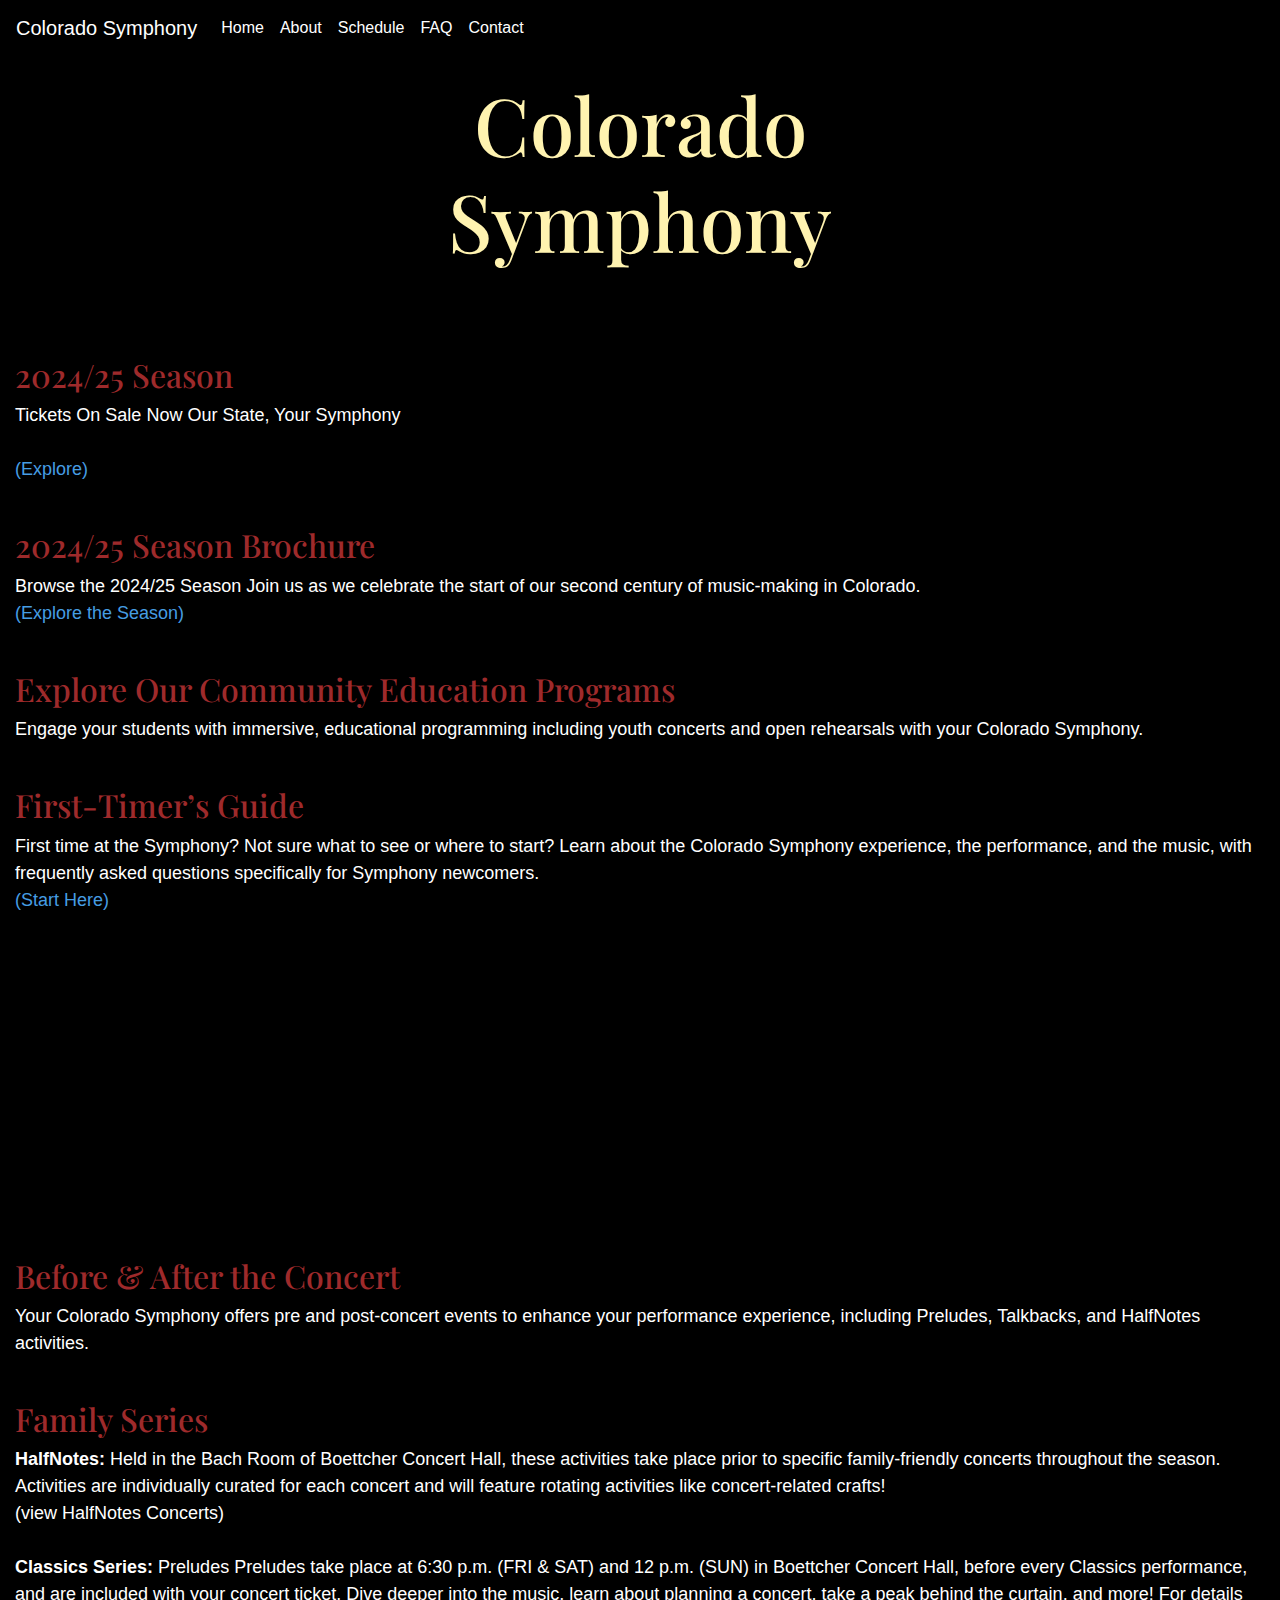
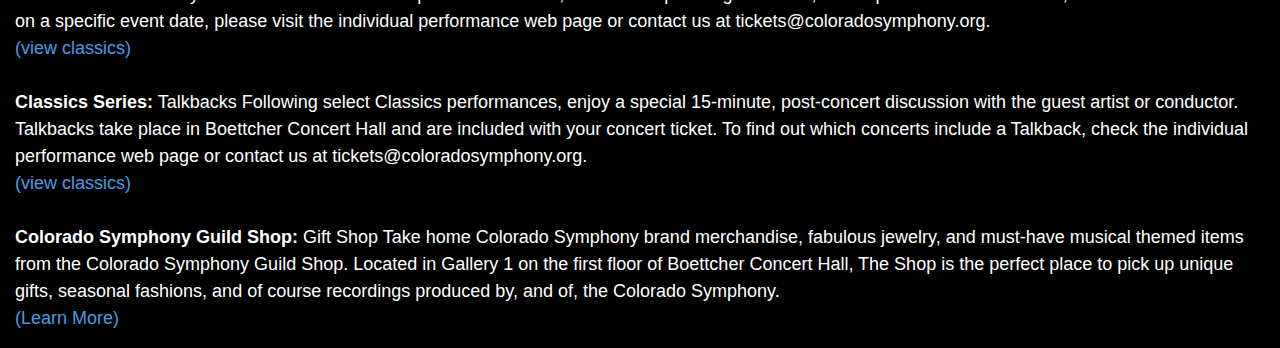
==== commit f9f914d5: "added media query for screens less than 400px" ====
--- a/index.html
+++ b/index.html
@@ -72,9 +72,9 @@
         
 
 
-    <!--content, about me-->
+    <!--content, landing page-->
 
-        <!--content-->
+        <!--parallax image and text-->
         <div class="parallax">
             <div class="parallax-text">
                 <div class="forbettervisibility">
@@ -108,6 +108,18 @@
                     First time at the Symphony? Not sure what to see or where to start? Learn about the Colorado Symphony experience, the performance, and the music, with frequently asked questions specifically for Symphony newcomers.
                     <br><a href = "./FAQ.html" >(Start Here)</a>  <br><br>
                 </p>
+                
+            </div>
+            
+        </div>
+
+        <!-- for a parallax image in the middle, previously was at the bottom. -->
+        <div class = "BottomIMG">
+        </div>
+
+        <div class="container-fluid">
+            <div class = "link_info">
+                
                 <h2>Before & After the Concert</h2>
                 <p>
                     Your Colorado Symphony offers pre and post-concert events to enhance your performance experience, including Preludes, Talkbacks, and HalfNotes activities.<br><br>
@@ -135,9 +147,7 @@
             </div>
             
         </div>
-        <div class = "BottomIMG">
-      
-        </div>
+
         
 
 
--- a/css/index.css
+++ b/css/index.css
@@ -18,17 +18,18 @@
 
 @media screen and (min-width: 1500px)
 {
+    /* main styling */
     body {
         font-family: Arial, Helvetica, sans-serif;
         font-weight: 400;
         font-style: normal;      
     }
-    
+    /* header styling */
     h1 { 
         font-family: "Playfair Display", serif;
         text-align: center;
         font-size: 80px;
-        color: var(--vanilla);
+        color: #FFF3B0;
     }
     
     
@@ -36,17 +37,17 @@
     h2 {
         font-family: "Playfair Display", serif;
         text-align: center;
-        color:var(--auburn);
+        color:#9E2A2B;
     
     }
     
     h3 {
         font-family: "Playfair Display", serif;
-        color:var(--prettyLightBlue);
-    
-    }
-    
-    
+        color:#43978D;
+    
+    }
+    
+    /* paragraph styling, made font size bigger */
     p {
         font-family: Helvetica, sans-serif;
         margin-left:auto;
@@ -63,7 +64,7 @@
         color: rgb(70, 157, 227);
     }
     
-    /*373A40*/
+    /*making background color black*/
     body {background-color: black;}
 
     /* navbar styling */
@@ -140,28 +141,31 @@
         text-align: center;
         font-family: Helvetica, sans-serif;
     }
+
+    /* parallax image at the bottom of the screen */
     
     .BottomIMG{
         /* Image used */
         background-image: url(../images/carolyn-kunicki-river-1920x600-1-1024x320.jpg);
     
         /* Set a specific height */
-        min-height: 300px; 
-      
-        /* Create the parallax scrolling effect */
-        background-attachment: fixed;
-        background-position: bottom;
-        background-repeat: no-repeat;
-        background-size: contain;
+        min-height: 500px; 
+        
+        /* Create the parallax scrolling effect */
+        background-attachment: fixed;
+        background-position: center;
+        background-repeat: no-repeat;
+        background-size: cover;
         position: relative;
         
     }
 }
 
 /* media query for smaller screens */
-/* text will be aligned to the left */
+/* text will be aligned to the left on smaller screens! */
 @media screen and (max-width: 1500px)
 {
+    /* body styling */
     body {
         font-family: Arial, Helvetica, sans-serif;
         font-weight: 400;
@@ -173,7 +177,7 @@
         font-family: "Playfair Display", serif;
         text-align: center;
         font-size: 80px;
-        color: var(--vanilla);
+        color: #FFF3B0;
     }
     
     
@@ -181,17 +185,18 @@
     h2 {
         font-family: "Playfair Display", serif;
         text-align: left;
-        color:var(--auburn);
+        color:#9E2A2B;
     
     }
     
     h3 {
         font-family: "Playfair Display", serif;
-        color:var(--prettyLightBlue);
-        
-    
-    }
-    
+        color:#43978D;
+        
+    
+    }
+    
+    /* paragraph styling */
     p {
         font-family: Helvetica, sans-serif;
         margin-left:auto;
@@ -298,4 +303,289 @@
         position: relative;
         
     }
+}
+
+/* media query for smallers screens */
+@media screen and (max-width: 1500px)
+{
+    /* body styling */
+    body {
+        font-family: Arial, Helvetica, sans-serif;
+        font-weight: 400;
+        font-style: normal;      
+    }
+    
+    /* header styling, should be in playfair display and differing colors */
+    h1 { 
+        font-family: "Playfair Display", serif;
+        text-align: center;
+        font-size: 80px;
+        color: #FFF3B0;
+    }
+    
+    
+    
+    h2 {
+        font-family: "Playfair Display", serif;
+        text-align: left;
+        color:#9E2A2B;
+    
+    }
+    
+    h3 {
+        font-family: "Playfair Display", serif;
+        color:#43978D;
+        
+    
+    }
+    
+    /* paragraph styling */
+    p {
+        font-family: Helvetica, sans-serif;
+        margin-left:auto;
+        margin-right:auto;
+        text-align:left;
+        /* width: 800px; */
+        color: white;
+        font-size: 18px;
+    }
+    
+    a {
+    
+        text-align: center;
+        color: rgb(70, 157, 227);
+    }
+    
+    /*Setting the background color to black*/ 
+    body {background-color: black;}
+    
+
+    /* navbar styling */
+    nav a{
+        color:white;
+    }
+
+    .navbar-color {
+        background-color: black;
+
+    }
+    
+    .nav-link {
+        color: white;
+    }
+    /*
+    .navbar-brand-color {
+        display:flex;
+        justify-content: left;
+        padding-right: 10px;
+        font-family: Arial, Helvetica, sans-serif;
+        font-size: 20px;
+        color: var(--blackBean);
+    }
+    
+    .navbar-toggler {
+        background-color: var(--blackBean);
+    }
+    
+    .nav-link-reference {
+        display: flex;
+        color: var(--blackBean);
+        justify-content: center;
+        padding: 5px;
+    } */
+    
+    /* adding a transparent dark background around the header on the parallax image so that it's more visible */
+    .forbettervisibility {
+        background-color: rgb(0, 0, 0, .7);
+        padding-left: 10px;
+        padding-right: 10px;
+    }
+    
+    /* Parallax tings */
+    .parallax {
+        /* The image used */
+        background-image: url(../images/FY24-Season-Header-Dragon-1920x400-2.jpg);
+    
+        
+      
+        /* Set a specific height */
+        min-height: 300px;
+      
+        /* Create the parallax scrolling effect */
+        background-attachment: fixed;
+        background-position: top;
+        background-repeat: no-repeat;
+        background-size: contain;
+        position: relative;
+        
+      }
+    
+      .parallax-text {
+        position: absolute; /* Fix the text inside the parallax */
+        top: 40%; /* Adjust positioning */
+        left: 50%;
+        transform: translate(-50%, -50%); /* Center the text */
+        /* color: white; */
+        text-align: center;
+        font-family: Helvetica, sans-serif;
+    }
+    
+    /* parallax image for the bottom of the page */
+    .BottomIMG{
+        /* Image used */
+        background-image: url(../images/carolyn-kunicki-river-1920x600-1-1024x320.jpg);
+    
+        /* Set a specific height */
+        min-height: 300px; 
+      
+        /* Create the parallax scrolling effect */
+        background-attachment: fixed;
+        background-position: bottom;
+        background-repeat: no-repeat;
+        background-size: contain;
+        position: relative;
+        
+    }
+}
+
+/* media query for phone screens. colors for headers will change */
+@media screen and (max-width: 400px)
+{
+    /* body styling */
+    body {
+        font-family: Arial, Helvetica, sans-serif;
+        font-weight: 400;
+        font-style: normal;      
+    }
+    
+    /* header styling, should be in playfair display and differing colors */
+    h1 { 
+        font-family: "Playfair Display", serif;
+        text-align: center;
+        font-size: 80px;
+        color: #FFF3B0;
+    }
+    
+    
+    
+    h2 {
+        font-family: "Playfair Display", serif;
+        text-align: left;
+        color: #43978D;
+    }
+    
+    h3 {
+        font-family: "Playfair Display", serif;
+        color: #9E2A2B;
+        
+    
+    }
+    
+    /* paragraph styling */
+    p {
+        font-family: Helvetica, sans-serif;
+        margin-left:auto;
+        margin-right:auto;
+        text-align:left;
+        /* width: 800px; */
+        color: white;
+        font-size: 18px;
+    }
+    
+    a {
+    
+        text-align: center;
+        color: rgb(70, 157, 227);
+    }
+    
+    /*Setting the background color to black*/ 
+    body {background-color: black;}
+    
+
+    /* navbar styling */
+    nav a{
+        color:white;
+    }
+
+    .navbar-color {
+        background-color: black;
+
+    }
+    
+    .nav-link {
+        color: white;
+    }
+    /*
+    .navbar-brand-color {
+        display:flex;
+        justify-content: left;
+        padding-right: 10px;
+        font-family: Arial, Helvetica, sans-serif;
+        font-size: 20px;
+        color: var(--blackBean);
+    }
+    
+    .navbar-toggler {
+        background-color: var(--blackBean);
+    }
+    
+    .nav-link-reference {
+        display: flex;
+        color: var(--blackBean);
+        justify-content: center;
+        padding: 5px;
+    } */
+    
+    /* adding a transparent dark background around the header on the parallax image so that it's more visible */
+    .forbettervisibility {
+        background-color: rgb(0, 0, 0, .7);
+        padding-left: 10px;
+        padding-right: 10px;
+    }
+    
+    /* Parallax tings */
+    .parallax {
+        /* The image used */
+        background-image: url(../images/FY24-Season-Header-Dragon-1920x400-2.jpg);
+    
+        
+      
+        /* Set a specific height */
+        min-height: 300px;
+      
+        /* Create the parallax scrolling effect */
+        background-attachment: fixed;
+        background-position: top;
+        background-repeat: no-repeat;
+        background-size: contain;
+        position: relative;
+        
+      }
+    
+      .parallax-text {
+        position: absolute; /* Fix the text inside the parallax */
+        top: 40%; /* Adjust positioning */
+        left: 50%;
+        transform: translate(-50%, -50%); /* Center the text */
+        /* color: white; */
+        text-align: center;
+        font-family: Helvetica, sans-serif;
+    }
+    
+    /* parallax image for the bottom of the page */
+    .BottomIMG{
+        /* Image used */
+        background-image: url(../images/carolyn-kunicki-river-1920x600-1-1024x320.jpg);
+    
+        /* Set a specific height */
+        min-height: 300px; 
+      
+        /* Create the parallax scrolling effect */
+        background-attachment: fixed;
+        background-position: bottom;
+        background-repeat: no-repeat;
+        background-size: contain;
+        position: relative;
+        
+    }
 }